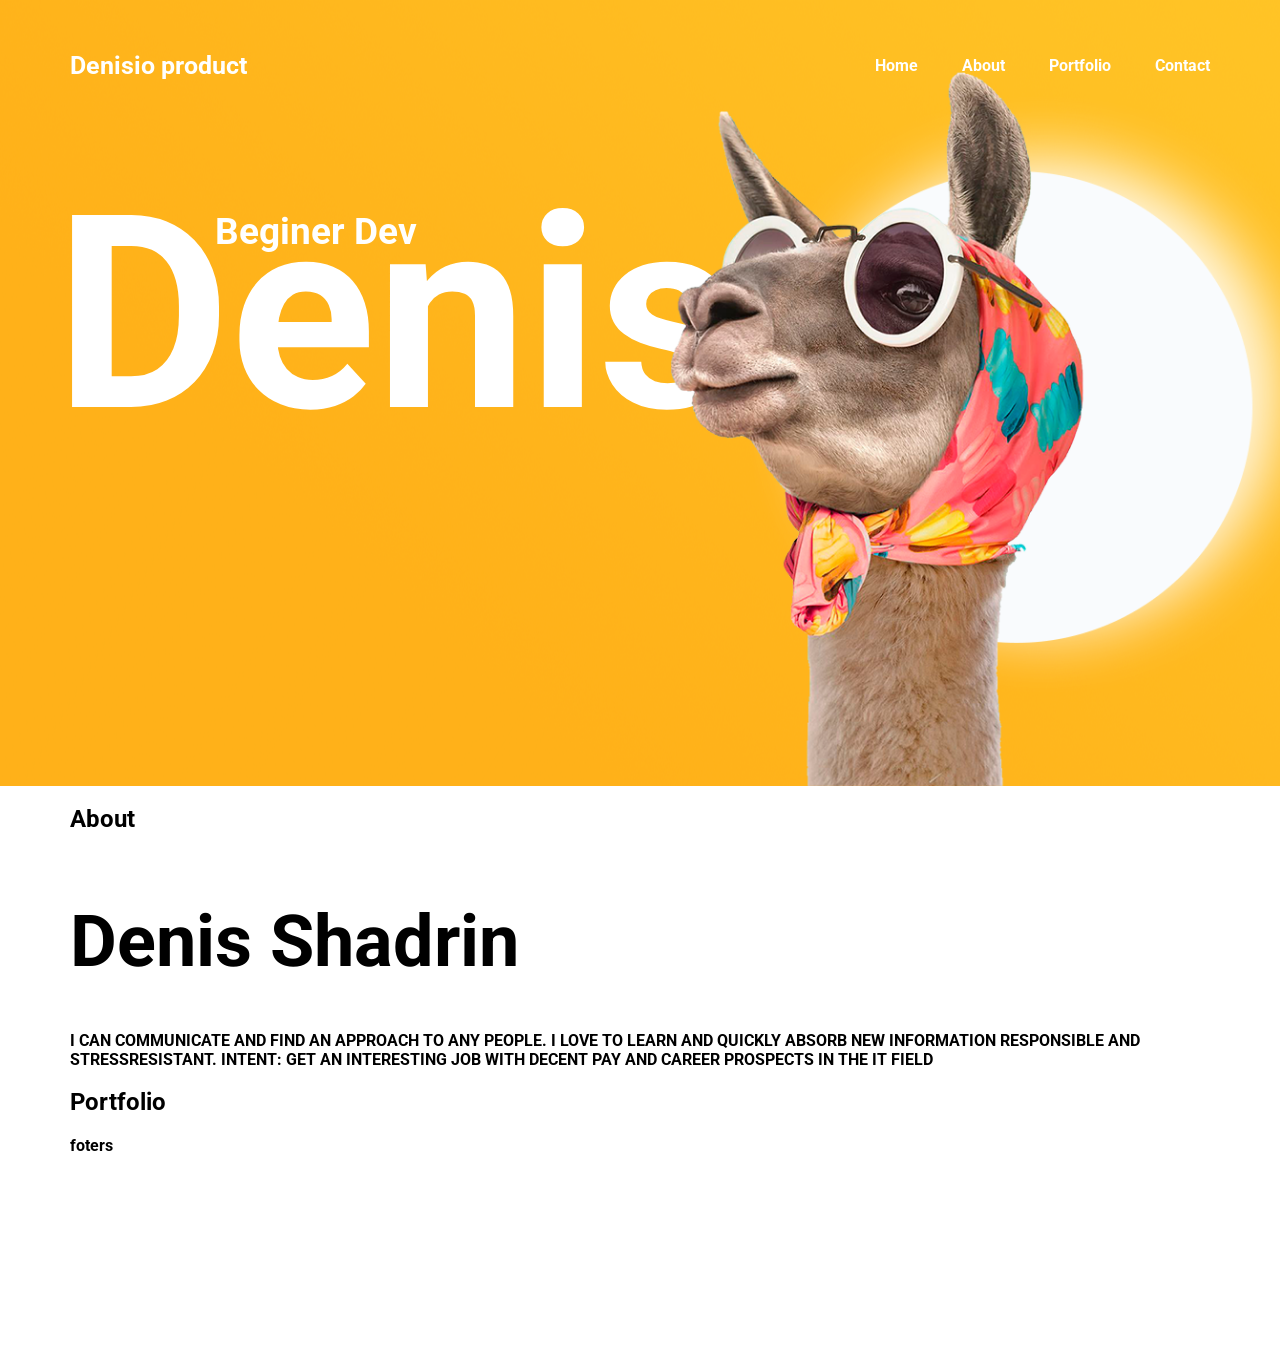
==== index.html @ c75aab24 "first commit" ====
<!DOCTYPE html>
<html lang="ru">
  <head>
    <meta charset="UTF-8" />
    <meta http-equiv="X-UA-Compatible" content="IE=edge" />
    <meta
      name="viewport"
      content="width=device-width, initial-scale=1.0, shrink-to-fit=no"
    />
    <link rel="stylesheet" href="./css/style.css" />
    <link rel="stylesheet" href="./css/normalize.css" />
    <link rel="preconnect" href="https://fonts.googleapis.com" />
    <link rel="preconnect" href="https://fonts.gstatic.com" crossorigin />
    <link
      href="https://fonts.googleapis.com/css2?family=Roboto:ital,wght@0,400;0,700;1,400&display=swap"
      rel="stylesheet"
    />
    <title>Document</title>
  </head>
  <body>
    <a title="Up">
      <img
        class="back-top"
        src="./img/up-arrow-button_icon-icons.com_72900.png"
        alt="top"
      />
    </a>
    <header id="header" class="header">
      <div class="container">
        <nav class="nav">
          <div class="logo">Denisio product</div>
          <ul class="menu">
            <li class="nav-item">
              <a class="nav-link" href="#header">Home</a>
            </li>
            <li class="nav-item">
              <a class="nav-link" href="#about">About</a>
            </li>
            <li class="nav-item">
              <a class="nav-link" href="#portfolio">Portfolio</a>
            </li>
            <li class="nav-item">
              <a class="nav-link" href="#footer">Contact</a>
            </li>
          </ul>
        </nav>
        <div class="offer">
          <p>Beginer Dev</p>
          <h1>Denis</h1>
          <img class="img-hed" src="./img/Llama.png" alt="Lama" />
        </div>
      </div>
    </header>
    <section id="about" class="section">
      <div class="container">
        <h2>About</h2>
        <div class="info">
          <h1>Denis Shadrin</h1>
          <div class="item1">
            I CAN COMMUNICATE AND FIND AN APPROACH TO ANY PEOPLE. I LOVE TO
            LEARN AND QUICKLY ABSORB NEW INFORMATION RESPONSIBLE AND
            STRESSRESISTANT. INTENT: GET AN INTERESTING JOB WITH DECENT PAY AND
            CAREER PROSPECTS IN THE IT FIELD
          </div>
        </div>
      </div>
    </section>
    <section id="portfolio" class="section">
      <div class="container">
        <h2>Portfolio</h2>
      </div>
    </section>
    <footer id="footer" class="footer">
      <div class="container">foters</div>
    </footer>
    <script src="./js/backtop.js"></script>
  </body>
</html>
---- css/style.css ----
html {
  scroll-behavior: smooth;
}
body {
  font-family: "Roboto", sans-serif;
  font-weight: 700;
}
@media screen and (max-width: 1200px) {
  .container {
    max-width: 1140px;
    margin: 0 auto;
  }
}
.back-top {
  width: 60px;
  height: 60px;
  bottom: 80px;
  right: 30px;
  cursor: pointer;
  position: fixed;
  z-index: 999;
  opacity: 0;
}
.back-top-show {
  opacity: 1;
  transition: 0.4s ease;
}
.container {
  max-width: 1140px;
  margin: 0 auto;
}
.header {
  background: url(../img/bg.png);
  color: white;
  padding-top: 52px;
}

.logo {
  font-size: 25px;
}
.nav {
  display: flex;
  justify-content: space-between;
  align-items: center;
}
.menu {
  list-style-type: none;
  padding-left: 0;
  margin: 0;
  display: flex;
}
.nav-item {
  margin-left: 44px;
}
.nav-link {
  color: white;
  text-decoration: none;
  transition: 0.5s ease;
}
a.nav-link:hover {
  color: black;
  text-shadow: 0 0 5px #ff4500;
}
.offer {
  max-height: 575px;
}
.offer p {
  font-size: 37px;
  margin-left: 145px;
  margin-top: 130px;
}
.offer h1 {
  font-size: 270px;
  margin-left: -15px;
  margin-top: -130px;
}
.img-hed {
  position: relative;
  left: 600px;
  top: -580px;
  max-height: 714px;
}
.info {
  display: grid;
  grid-column: 150px 150px;
}
.info h1 {
  font-size: 72px;
}
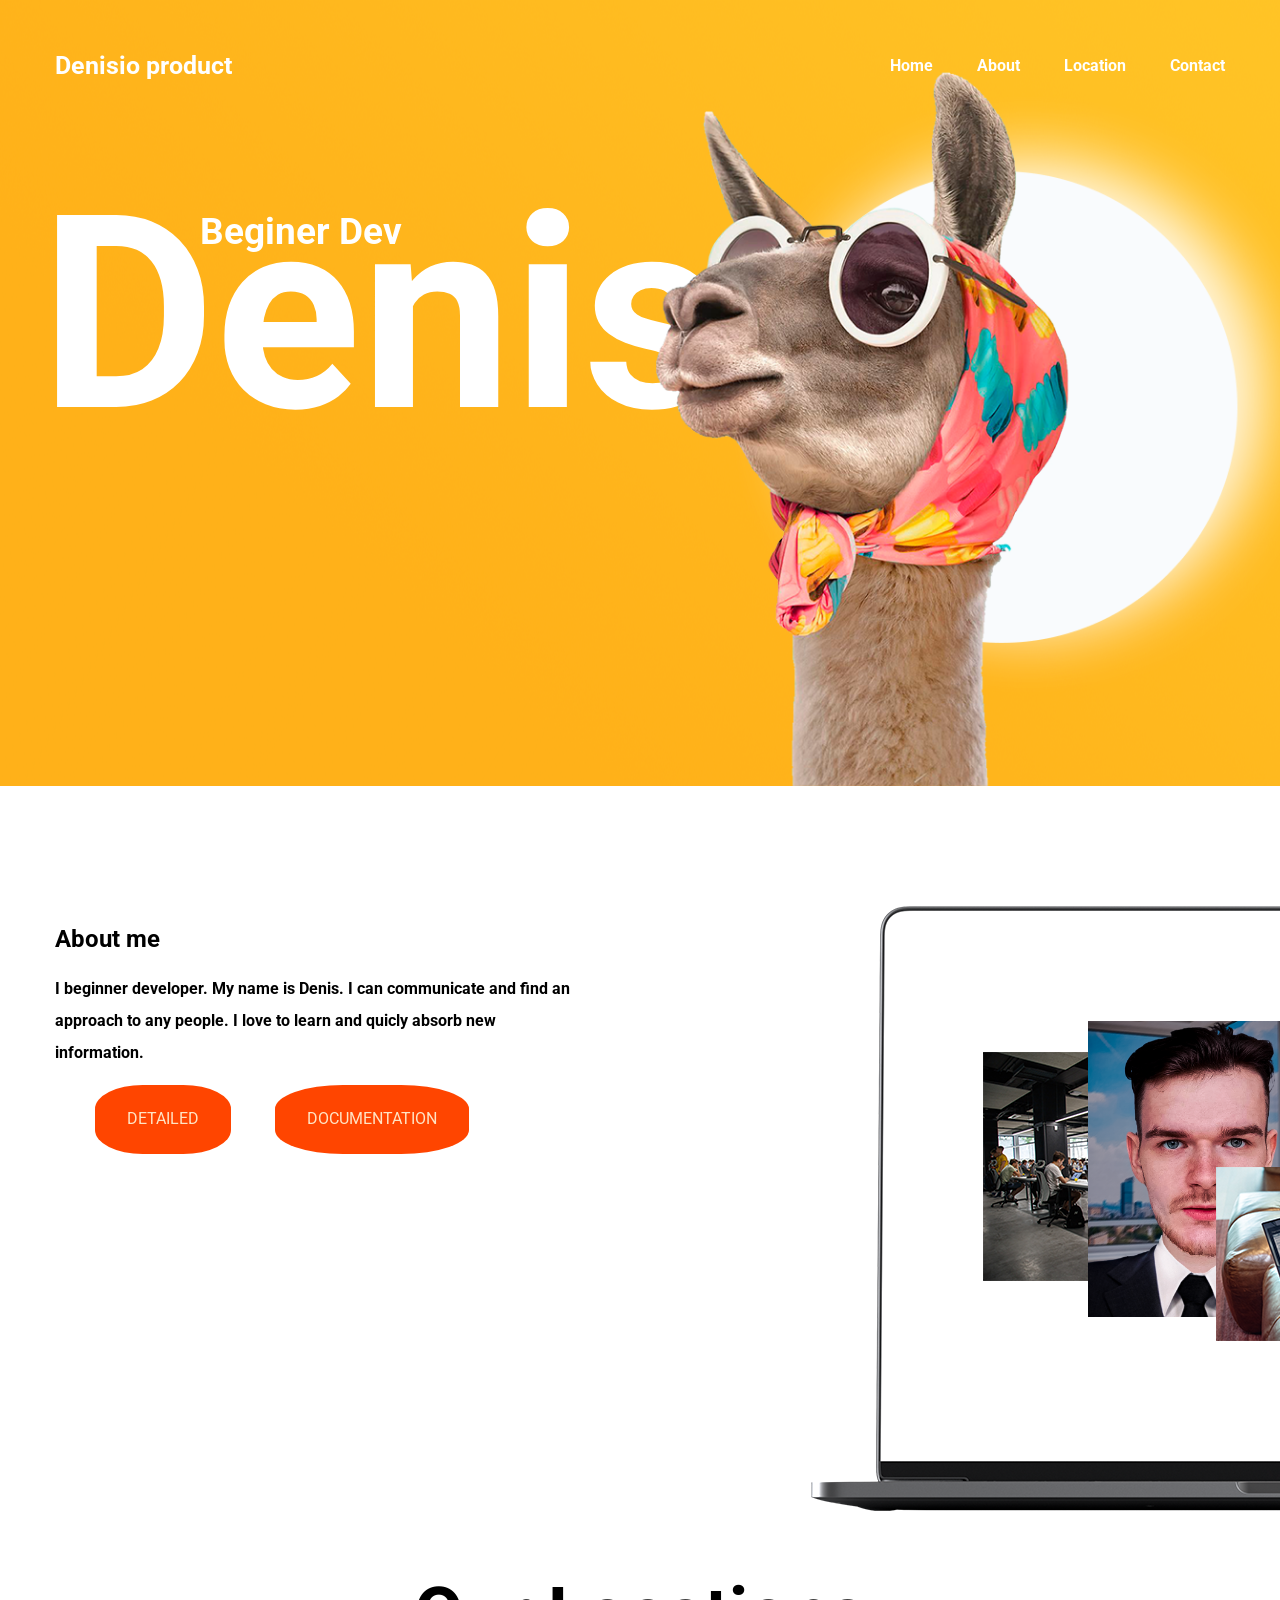
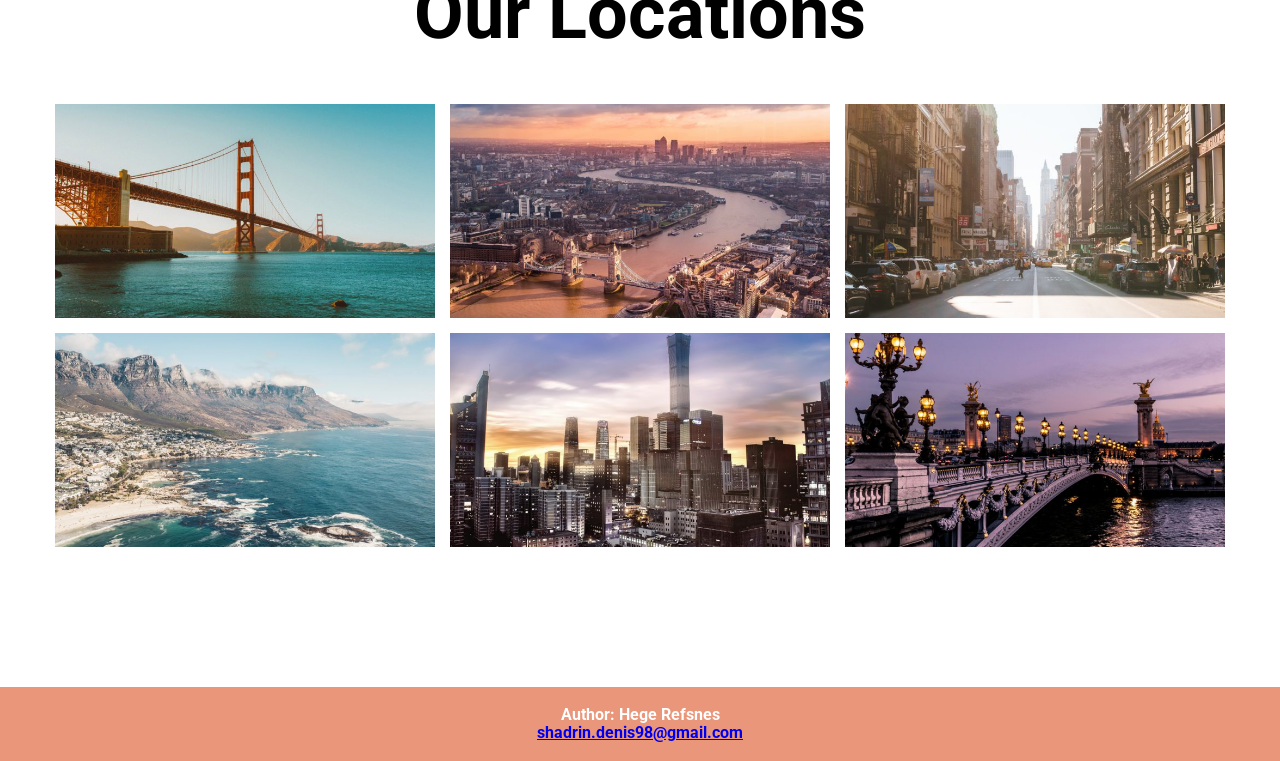
==== commit b3e0230b: "Finaly" ====
--- a/index.html
+++ b/index.html
@@ -37,7 +37,7 @@
               <a class="nav-link" href="#about">About</a>
             </li>
             <li class="nav-item">
-              <a class="nav-link" href="#portfolio">Portfolio</a>
+              <a class="nav-link" href="#location">Location</a>
             </li>
             <li class="nav-item">
               <a class="nav-link" href="#footer">Contact</a>
@@ -53,25 +53,135 @@
     </header>
     <section id="about" class="section">
       <div class="container">
-        <h2>About</h2>
         <div class="info">
-          <h1>Denis Shadrin</h1>
-          <div class="item1">
-            I CAN COMMUNICATE AND FIND AN APPROACH TO ANY PEOPLE. I LOVE TO
-            LEARN AND QUICKLY ABSORB NEW INFORMATION RESPONSIBLE AND
-            STRESSRESISTANT. INTENT: GET AN INTERESTING JOB WITH DECENT PAY AND
-            CAREER PROSPECTS IN THE IT FIELD
+          <div class="item">
+            <h2 class="title-h2">About me</h2>
+            <p class="title-p">
+              I beginner developer. My name is Denis. I can communicate and find
+              an approach to any people. I love to learn and quicly absorb new
+              information.
+            </p>
+            <ul class="btn-k">
+              <li><button class="btn-kd">DETAILED</button></li>
+              <li><button class="btn-kd">DOCUMENTATION</button></li>
+            </ul>
+          </div>
+          <div class="item">
+            <img class="img-face" src="./img/foto.png" alt="Me" />
+            <img class="img-1" src="./img/1.png" alt="Me" />
+            <img class="img-2" src="./img/2.png" alt="Me" />
+            <img class="img-3" src="./img/3.png" alt="Me" />
+            <img class="img-monitor" src="./img/monitor.png" alt="monitor" />
           </div>
         </div>
       </div>
     </section>
-    <section id="portfolio" class="section">
+    <section id="location">
       <div class="container">
-        <h2>Portfolio</h2>
+        <div class="location">
+          <h1 class="title-h1">Our Locations</h1>
+
+          <div class="grid-container">
+            <article id="3685" class="location-listing">
+              <a class="location-title" href="#"> San Francisco </a>
+
+              <div class="location-image">
+                <a href="#">
+                  <img
+                    width="300"
+                    height="169"
+                    src="./img/sf.jpg"
+                    alt="san francisco"
+                  />
+                </a>
+              </div>
+            </article>
+
+            <article id="3688" class="location-listing">
+              <a class="location-title" href="#"> London </a>
+
+              <div class="location-image">
+                <a href="#">
+                  <img
+                    width="300"
+                    height="169"
+                    src="./img/l.jpg"
+                    alt="london"
+                  />
+                </a>
+              </div>
+            </article>
+
+            <article id="3691" class="location-listing">
+              <a class="location-title" href="#"> New York </a>
+
+              <div class="location-image">
+                <a href="#">
+                  <img
+                    width="300"
+                    height="169"
+                    src="./img/nw.jpg"
+                    alt="new york"
+                  />
+                </a>
+              </div>
+            </article>
+
+            <article id="3694" class="location-listing">
+              <a class="location-title" href="#"> Cape Town </a>
+
+              <div class="location-image">
+                <a href="#">
+                  <img
+                    width="300"
+                    height="169"
+                    src="./img/am.jpg"
+                    alt="cape town"
+                  />
+                </a>
+              </div>
+            </article>
+
+            <article id="3697" class="location-listing">
+              <a class="location-title" href="#"> Beijing </a>
+
+              <div class="location-image">
+                <a href="#">
+                  <img
+                    width="300"
+                    height="169"
+                    src="./img/be.jpg"
+                    alt="beijing"
+                  />
+                </a>
+              </div>
+            </article>
+
+            <article id="3700" class="location-listing">
+              <a class="location-title" href="#"> Paris </a>
+
+              <div class="location-image">
+                <a href="#">
+                  <img
+                    width="300"
+                    height="169"
+                    src="./img/pa.jpg"
+                    alt="paris"
+                  />
+                </a>
+              </div>
+            </article>
+          </div>
+        </div>
       </div>
     </section>
     <footer id="footer" class="footer">
-      <div class="container">foters</div>
+      <div class="container">
+        <p>
+          Author: Hege Refsnes<br />
+          <a href="shadrin.denis98@gmail.com">shadrin.denis98@gmail.com</a>
+        </p>
+      </div>
     </footer>
     <script src="./js/backtop.js"></script>
   </body>
--- a/css/style.css
+++ b/css/style.css
@@ -1,5 +1,11 @@
 html {
   scroll-behavior: smooth;
+}
+section {
+  overflow: hidden;
+}
+header {
+  overflow: hidden;
 }
 body {
   font-family: "Roboto", sans-serif;
@@ -26,7 +32,7 @@
   transition: 0.4s ease;
 }
 .container {
-  max-width: 1140px;
+  max-width: 1170px;
   margin: 0 auto;
 }
 .header {
@@ -79,11 +85,145 @@
   left: 600px;
   top: -580px;
   max-height: 714px;
+  object-fit: cover;
 }
 .info {
+  display: flex;
+  justify-content: space-between;
+}
+.item {
+  flex: 0 0 45%;
+  max-width: 45%;
+  position: relative;
+  margin-top: 120px;
+}
+.img-face {
+  position: absolute;
+  max-width: 45%;
+  right: -100px;
+  margin-top: 115px;
+  z-index: 2;
+}
+.img-1 {
+  position: absolute;
+  right: -100px;
+  margin-top: 146px;
+  z-index: 1;
+}
+.img-2 {
+  position: absolute;
+  right: -250px;
+  top: 261px;
+  z-index: 3;
+}
+.img-3 {
+  position: absolute;
+  right: -285px;
+  top: 100px;
+}
+.img-monitor {
+  position: relative;
+  right: -112px;
+  z-index: -5;
+  object-fit: cover;
+}
+.title-p {
+  line-height: 2;
+}
+.btn-k {
+  display: flex;
+  align-items: center;
+  list-style-type: none;
+}
+.btn-kd {
+  text-decoration: none;
+  margin-right: 44px;
+  background-color: #ff4500;
+  border: none;
+  color: bisque;
+  padding: 25px 32px;
+  border-radius: 35%;
+  text-align: center;
+  text-decoration: none;
+  font-size: 16px;
+  cursor: pointer;
+}
+.location {
+  margin-top: 58px;
+}
+.grid-container {
+  margin-top: 0 auto;
   display: grid;
-  grid-column: 150px 150px;
-}
-.info h1 {
+  grid-template: 1fr 1fr / 1fr 1fr 1fr;
+  grid-gap: 15px;
+}
+
+/* hover styles */
+.location-listing {
+  position: relative;
+}
+
+.location-image {
+  line-height: 0;
+  overflow: hidden;
+}
+
+.location-image img {
+  filter: blur(0px);
+  transition: filter 0.3s ease-in;
+  transform: scale(1.1);
+  max-width: 432px;
+  max-height: 768px;
+  width: 100%; /* need to overwrite inline dimensions */
+  height: auto;
+}
+
+.location-title {
+  font-size: 1.5em;
+  font-weight: bold;
+  text-decoration: none;
+  z-index: 1;
+  position: absolute;
+  height: 100%;
+  width: 100%;
+  top: 0;
+  left: 0;
+  opacity: 0;
+  transition: opacity 0.5s;
+  background: rgba(90, 0, 10, 0.4);
+  color: white;
+
+  /* position the text in t’ middle*/
+  display: flex;
+  align-items: center;
+  justify-content: center;
+}
+
+.location-listing:hover .location-title {
+  opacity: 1;
+}
+
+.location-listing:hover .location-image img {
+  filter: blur(2px);
+}
+
+/* for touch screen devices */
+@media (hover: none) {
+  .location-title {
+    opacity: 1;
+  }
+  .location-image img {
+    filter: blur(2px);
+  }
+}
+.title-h1 {
+  text-align: center;
   font-size: 72px;
 }
+footer {
+  margin-top: 140px;
+  text-align: center;
+  padding: 3px;
+  background-color: DarkSalmon;
+  color: white;
+}
